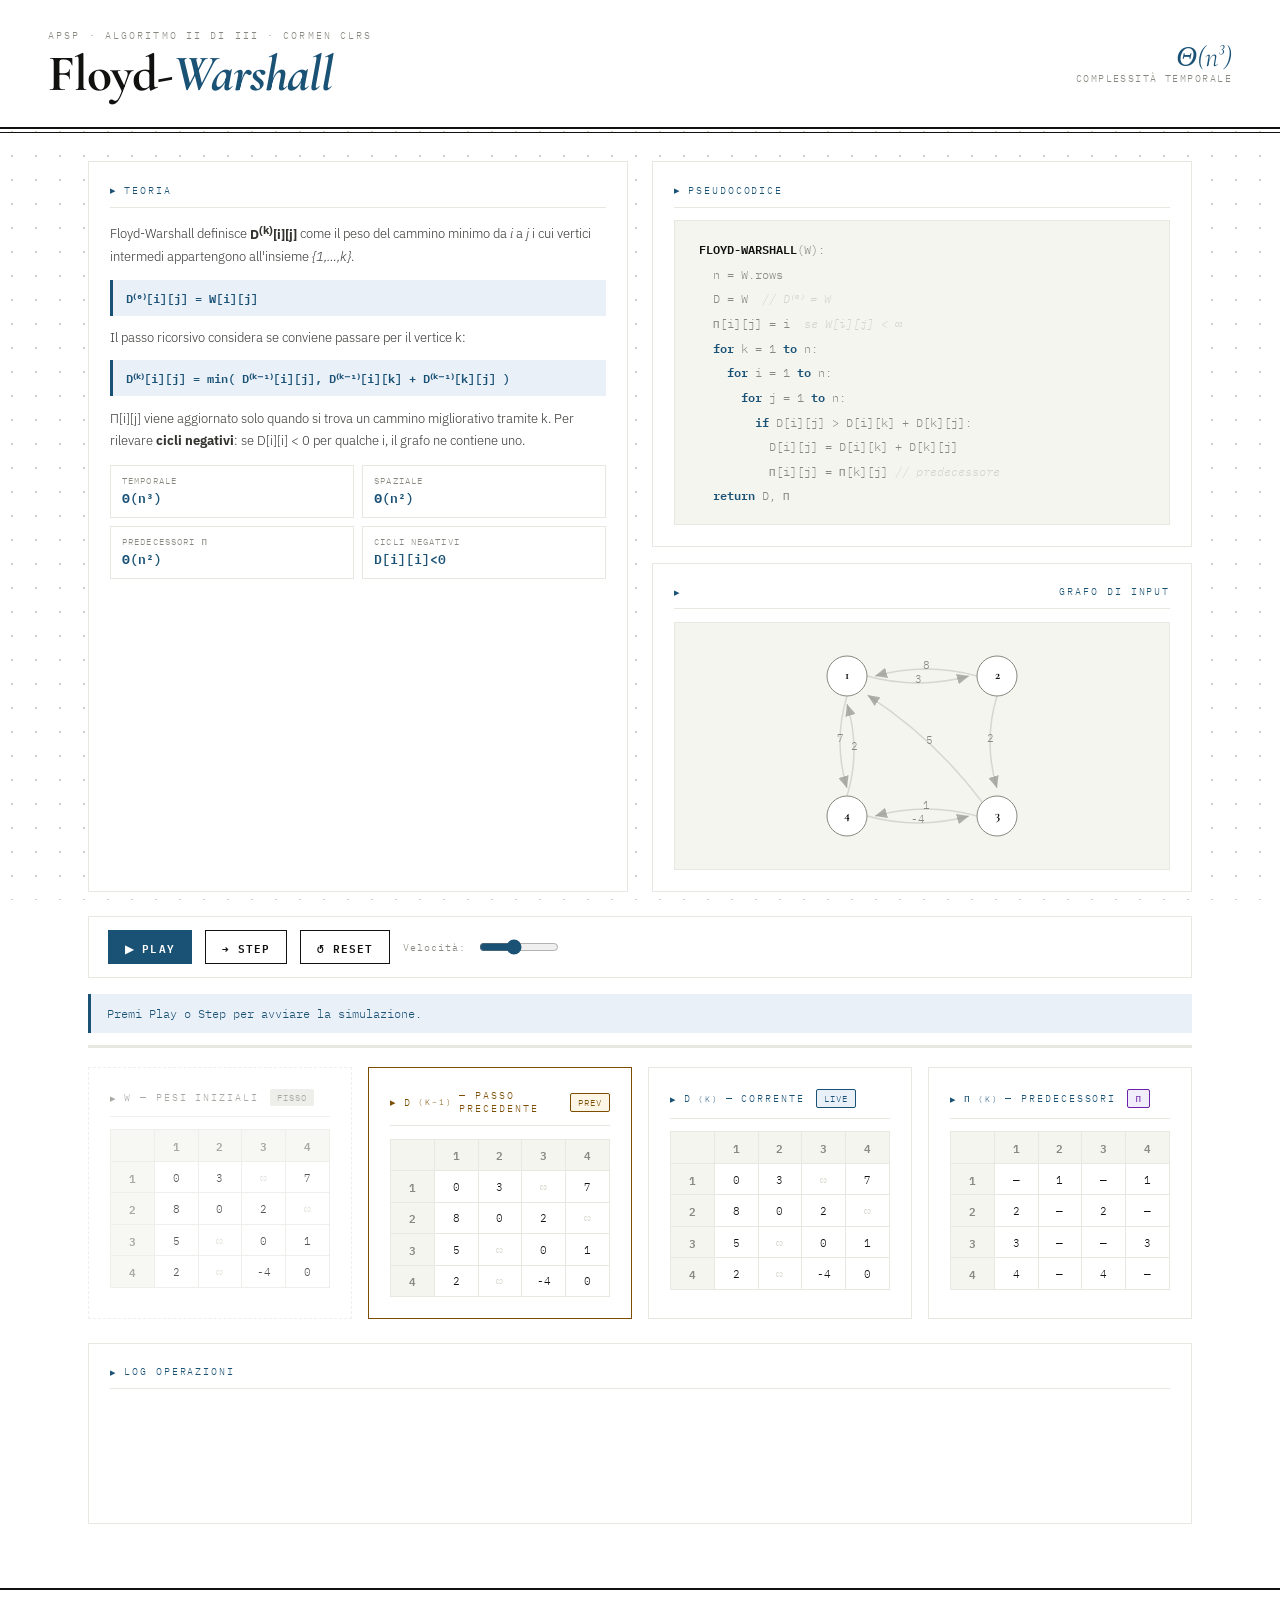
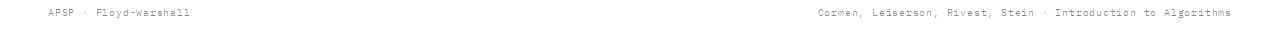
==== apsp_floyd_warshall.html @ 8e8b9a39 "Add files via upload" ====
<!DOCTYPE html>
<html lang="it">
<head>
<meta charset="UTF-8">
<meta name="viewport" content="width=device-width, initial-scale=1.0">
<title>APSP · Floyd-Warshall</title>
<link href="https://fonts.googleapis.com/css2?family=IBM+Plex+Mono:ital,wght@0,300;0,400;0,600;1,400&family=Cormorant+Garamond:ital,wght@0,600;0,700;1,600&family=IBM+Plex+Sans:wght@300;400;500&display=swap" rel="stylesheet">
<style>
*, *::before, *::after { box-sizing: border-box; margin: 0; padding: 0; }
:root {
  --bg: #ffffff;
  --off: #f5f5f0;
  --paper: #fafaf8;
  --grid: #e8e8e3;
  --grid2: #d4d4cc;
  --ink: #111110;
  --ink2: #333330;
  --ink3: #888880;
  --accent: #1a5276;   /* deep blue */
  --accent-tint: #eaf0f8;
  --ok: #1a5c2e;
  --ok-tint: #eaf4ee;
  --warn: #7d4e00;
  --warn-tint: #fdf5e6;
  --hilite: #6b21a8;
  --hilite-tint: #f5f0fd;
}

body {
  background: var(--bg);
  color: var(--ink);
  font-family: 'IBM Plex Sans', sans-serif;
  font-weight: 300;
  min-height: 100vh;
  /* subtle dot grid */
  background-image: radial-gradient(circle, #d0d0c8 1px, transparent 1px);
  background-size: 24px 24px;
  background-attachment: fixed;
}

/* ── Header ── */
.header {
  background: white;
  border-bottom: 2px solid var(--ink);
  padding: 1.8rem 3rem;
  display: flex;
  justify-content: space-between;
  align-items: center;
  position: relative;
}
.header::before {
  content: '';
  position: absolute;
  bottom: -6px; left: 0; right: 0;
  height: 1px;
  background: var(--ink);
}
.header-left .tag {
  font-family: 'IBM Plex Mono', monospace;
  font-size: .6rem;
  letter-spacing: .22em;
  text-transform: uppercase;
  color: var(--ink3);
  margin-bottom: .5rem;
}
.header-left h1 {
  font-family: 'Cormorant Garamond', serif;
  font-weight: 700;
  font-size: clamp(2rem, 5vw, 3.2rem);
  line-height: .95;
  letter-spacing: -.02em;
}
.header-left h1 span {
  font-style: italic;
  color: var(--accent);
}
.header-right {
  text-align: right;
}
.header-right .big-o {
  font-family: 'Cormorant Garamond', serif;
  font-style: italic;
  font-size: 1.8rem;
  color: var(--accent);
  line-height: 1;
}
.header-right .big-o-label {
  font-family: 'IBM Plex Mono', monospace;
  font-size: .6rem;
  color: var(--ink3);
  letter-spacing: .15em;
  text-transform: uppercase;
}

/* ── Layout ── */
.container {
  max-width: 1200px;
  margin: 0 auto;
  padding: 2rem 3rem;
}

.grid-2 {
  display: grid;
  grid-template-columns: 1fr 1fr;
  gap: 1.5rem;
  margin-bottom: 1.5rem;
}
@media(max-width:800px){ .grid-2 { grid-template-columns: 1fr; } }

/* ── Card ── */
.card {
  background: white;
  border: 1.5px solid var(--grid);
  padding: 1.3rem;
}
.card-title {
  font-family: 'IBM Plex Mono', monospace;
  font-size: .6rem;
  letter-spacing: .2em;
  text-transform: uppercase;
  color: var(--accent);
  padding-bottom: .6rem;
  margin-bottom: .8rem;
  border-bottom: 1px solid var(--grid);
  display: flex;
  align-items: center;
  gap: .4rem;
}
.card-title::before { content: '▸'; font-size: .7rem; }

/* ── Theory ── */
.theory-body { font-size: .8rem; line-height: 1.75; color: var(--ink2); }
.theory-body + .theory-body { margin-top: .5rem; }
.formula {
  font-family: 'IBM Plex Mono', monospace;
  font-size: .75rem;
  background: var(--accent-tint);
  border-left: 3px solid var(--accent);
  padding: .5rem .8rem;
  margin: .7rem 0;
  color: var(--accent);
  font-weight: 600;
}
.cpx-grid {
  display: grid;
  grid-template-columns: 1fr 1fr;
  gap: .5rem;
  margin-top: .8rem;
}
.cpx-box {
  border: 1px solid var(--grid);
  padding: .5rem .7rem;
}
.cpx-box .lbl { font-family: 'IBM Plex Mono', monospace; font-size: .58rem; letter-spacing: .12em; text-transform: uppercase; color: var(--ink3); }
.cpx-box .val { font-family: 'IBM Plex Mono', monospace; font-size: .82rem; font-weight: 600; color: var(--accent); }

/* ── Pseudo ── */
.pseudo {
  font-family: 'IBM Plex Mono', monospace;
  font-size: .72rem;
  line-height: 2;
  background: var(--off);
  border: 1.5px solid var(--grid);
  padding: 1rem 1.2rem;
  overflow-x: auto;
}
.pl { display: block; padding: .05rem .3rem; border-radius: 2px; white-space: pre; color: var(--ink3); transition: all .2s; }
.pl.active { background: var(--warn-tint); color: var(--warn); font-weight: 600; }
.pl.updated { background: var(--ok-tint); color: var(--ok); font-weight: 600; }
.kw { color: var(--accent); font-weight: 600; }
.fn { color: var(--ink); font-weight: 600; }
.cmt { color: var(--grid2); font-style: italic; }

/* ── Graph ── */
.graph-box {
  border: 1.5px solid var(--grid);
  background: var(--off);
  padding: .5rem;
  display: flex;
  justify-content: center;
}
svg.graph { width: 100%; max-width: 300px; height: 230px; }

/* ── Controls ── */
.controls {
  background: white;
  border: 1.5px solid var(--grid);
  display: flex;
  align-items: center;
  gap: .8rem;
  padding: .8rem 1.2rem;
  margin-bottom: 1rem;
  flex-wrap: wrap;
}
.btn {
  font-family: 'IBM Plex Mono', monospace;
  font-size: .68rem;
  font-weight: 600;
  letter-spacing: .1em;
  text-transform: uppercase;
  padding: .42rem 1rem;
  border: 1.5px solid var(--ink);
  background: white;
  color: var(--ink);
  cursor: pointer;
  transition: all .15s;
}
.btn:hover { background: var(--ink); color: white; }
.btn.primary { background: var(--accent); border-color: var(--accent); color: white; }
.btn.primary:hover { background: #12395e; }
.sp-lbl { font-family: 'IBM Plex Mono', monospace; font-size: .6rem; color: var(--ink3); letter-spacing: .1em; }
input[type=range] { accent-color: var(--accent); width: 80px; cursor: pointer; }

/* ── Step info ── */
.step-box {
  font-family: 'IBM Plex Mono', monospace;
  font-size: .73rem;
  padding: .65rem 1rem;
  background: var(--accent-tint);
  border-left: 3px solid var(--accent);
  color: var(--accent);
  margin-bottom: .8rem;
  min-height: 2.4rem;
  line-height: 1.5;
}

/* ── Progress ── */
.prog-wrap { height: 3px; background: var(--grid); margin-bottom: 1.2rem; }
.prog-fill { height: 100%; background: var(--accent); transition: width .3s; }

/* ── Matrix ── */
.mat-grid {
  display: grid;
  grid-template-columns: 1fr 1fr 1fr 1fr;
  gap: 1rem;
  margin-bottom: 1.5rem;
}
@media(max-width:1000px){ .mat-grid { grid-template-columns: 1fr 1fr; } }
@media(max-width:600px){ .mat-grid { grid-template-columns: 1fr; } }

.card.frozen { opacity: .72; border-style: dashed; }
.card.frozen .card-title { color: var(--ink3); }
.card.prev-card { border-color: #7d4e00; }
.card.prev-card .card-title { color: #7d4e00; }
.mat-badge {
  font-size: .58rem; letter-spacing: .1em; text-transform: uppercase;
  padding: .12rem .45rem; border-radius: 2px; margin-left: .3rem;
  vertical-align: middle;
}
.mb-fix { background: var(--grid); color: var(--ink3); }
.mb-prev { background: #fdf5e6; color: #7d4e00; border: 1px solid #7d4e00; }
.mb-curr { background: var(--accent-tint); color: var(--accent); border: 1px solid var(--accent); }
.mb-pi { background: #f2edfb; color: var(--hilite); border: 1px solid var(--hilite); }

table.mx {
  border-collapse: collapse;
  font-family: 'IBM Plex Mono', monospace;
  font-size: .71rem;
  width: 100%;
}
table.mx th, table.mx td {
  border: 1px solid var(--grid);
  padding: .36rem .55rem;
  text-align: center;
  min-width: 2.3rem;
  transition: background .25s, color .25s;
}
table.mx th { background: var(--off); color: var(--ink3); font-weight: 600; }
table.mx td { background: white; color: var(--ink); }
table.mx td.k-row, table.mx td.k-col { background: var(--hilite-tint); color: var(--hilite); font-weight: 600; }
table.mx td.upd { background: var(--ok-tint); color: var(--ok); font-weight: 700; }
table.mx td.cur { background: var(--warn-tint); color: var(--warn); font-weight: 600; }
table.mx td.inf { color: var(--grid2); }

/* ── K indicator ── */
.k-indicator {
  font-family: 'IBM Plex Mono', monospace;
  font-size: .7rem;
  color: var(--hilite);
  background: var(--hilite-tint);
  border: 1px solid var(--hilite);
  display: inline-block;
  padding: .25rem .6rem;
  margin-left: auto;
}

/* ── Log ── */
.log-body {
  font-family: 'IBM Plex Mono', monospace;
  font-size: .65rem;
  height: 100px;
  overflow-y: auto;
  line-height: 1.9;
  color: var(--ink3);
}
.log-body .e { display: block; border-bottom: 1px solid var(--grid); padding: .03rem 0; }
.log-body .e.upd { color: var(--ok); }
.log-body .e.phase { color: var(--accent); font-weight: 600; }

footer {
  border-top: 2px solid var(--ink);
  padding: 1rem 3rem;
  display: flex;
  justify-content: space-between;
  font-family: 'IBM Plex Mono', monospace;
  font-size: .62rem;
  color: var(--ink3);
  letter-spacing: .08em;
  background: white;
  margin-top: 2rem;
}
</style>
</head>
<body>

<div class="header">
  <div class="header-left">
    <div class="tag">APSP · Algoritmo II di III · Cormen CLRS</div>
    <h1>Floyd-<span>Warshall</span></h1>
  </div>
  <div class="header-right">
    <div class="big-o">Θ(n³)</div>
    <div class="big-o-label">Complessità temporale</div>
  </div>
</div>

<div class="container">

  <div class="grid-2">
    <!-- Theory -->
    <div class="card">
      <div class="card-title">Teoria</div>
      <div class="theory-body">
        Floyd-Warshall definisce <strong>D<sup>(k)</sup>[i][j]</strong> come il peso del cammino minimo da <em>i</em> a <em>j</em> i cui vertici intermedi appartengono all'insieme <em>{1,…,k}</em>.
      </div>
      <div class="formula">D⁽⁰⁾[i][j] = W[i][j]</div>
      <div class="theory-body">Il passo ricorsivo considera se conviene passare per il vertice k:</div>
      <div class="formula">D⁽ᵏ⁾[i][j] = min( D⁽ᵏ⁻¹⁾[i][j], D⁽ᵏ⁻¹⁾[i][k] + D⁽ᵏ⁻¹⁾[k][j] )</div>
      <div class="theory-body">Π[i][j] viene aggiornato solo quando si trova un cammino migliorativo tramite k. Per rilevare <strong>cicli negativi</strong>: se D[i][i] &lt; 0 per qualche i, il grafo ne contiene uno.</div>
      <div class="cpx-grid">
        <div class="cpx-box"><div class="lbl">Temporale</div><div class="val">Θ(n³)</div></div>
        <div class="cpx-box"><div class="lbl">Spaziale</div><div class="val">Θ(n²)</div></div>
        <div class="cpx-box"><div class="lbl">Predecessori Π</div><div class="val">Θ(n²)</div></div>
        <div class="cpx-box"><div class="lbl">Cicli negativi</div><div class="val">D[i][i]&lt;0</div></div>
      </div>
    </div>

    <div>
      <!-- Pseudo -->
      <div class="card" style="margin-bottom:1rem">
        <div class="card-title">Pseudocodice</div>
        <div class="pseudo">
          <span class="pl"><span class="fn">FLOYD-WARSHALL</span>(W):</span>
          <span class="pl" id="fl0">  n = W.rows</span>
          <span class="pl" id="fl1">  D = W  <span class="cmt">// D⁽⁰⁾ = W</span></span>
          <span class="pl" id="fl2">  Π[i][j] = i  <span class="cmt">se W[i][j] &lt; ∞</span></span>
          <span class="pl" id="fl3">  <span class="kw">for</span> k = 1 <span class="kw">to</span> n:</span>
          <span class="pl" id="fl4">    <span class="kw">for</span> i = 1 <span class="kw">to</span> n:</span>
          <span class="pl" id="fl5">      <span class="kw">for</span> j = 1 <span class="kw">to</span> n:</span>
          <span class="pl" id="fl6">        <span class="kw">if</span> D[i][j] &gt; D[i][k] + D[k][j]:</span>
          <span class="pl" id="fl7">          D[i][j] = D[i][k] + D[k][j]</span>
          <span class="pl" id="fl8">          Π[i][j] = Π[k][j] <span class="cmt">// predecessore</span></span>
          <span class="pl">  <span class="kw">return</span> D, Π</span>
        </div>
      </div>
      <!-- Graph -->
      <div class="card">
        <div class="card-title" style="justify-content:space-between">
          Grafo di input
          <span class="k-indicator" id="k-ind" style="display:none">k = ?</span>
        </div>
        <div class="graph-box">
          <svg class="graph" id="graph" viewBox="0 0 300 230"></svg>
        </div>
      </div>
    </div>
  </div>

  <!-- Controls -->
  <div class="controls">
    <button class="btn primary" id="btn-play">▶ Play</button>
    <button class="btn" id="btn-step">→ Step</button>
    <button class="btn" id="btn-reset">↺ Reset</button>
    <span class="sp-lbl">Velocità:</span>
    <input type="range" id="speed" min="100" max="1500" value="700" step="100">
  </div>

  <div class="step-box" id="step-info">Premi Play o Step per avviare la simulazione.</div>
  <div class="prog-wrap"><div class="prog-fill" id="progress" style="width:0%"></div></div>

  <!-- Matrices -->
  <div class="mat-grid">
    <div class="card frozen">
      <div class="card-title">W — Pesi iniziali <span class="mat-badge mb-fix">fisso</span></div>
      <div id="matW"></div>
    </div>
    <div class="card prev-card">
      <div class="card-title">D<sup>(k−1)</sup> — Passo precedente <span class="mat-badge mb-prev">prev</span></div>
      <div id="matDprev"></div>
    </div>
    <div class="card">
      <div class="card-title">D<sup>(k)</sup> — Corrente <span class="mat-badge mb-curr">live</span></div>
      <div id="matD"></div>
    </div>
    <div class="card">
      <div class="card-title">Π<sup>(k)</sup> — Predecessori <span class="mat-badge mb-pi">Π</span></div>
      <div id="matPi"></div>
    </div>
  </div>

  <!-- Log -->
  <div class="card">
    <div class="card-title">Log operazioni</div>
    <div class="log-body" id="log"></div>
  </div>

</div>

<footer>
  <span>APSP · Floyd-Warshall</span>
  <span>Cormen, Leiserson, Rivest, Stein · Introduction to Algorithms</span>
</footer>

<script>
const INF=Infinity, N=4;
const nodes=['1','2','3','4'];
const W=[[0,3,INF,7],[8,0,2,INF],[5,INF,0,1],[2,INF,-4,0]];
const edges=[];
for(let i=0;i<N;i++) for(let j=0;j<N;j++) if(i!==j&&W[i][j]!==INF) edges.push([i,j,W[i][j]]);
const pos=[[75,45],[225,45],[225,185],[75,185]];

function fv(v){ return v===INF?'∞':v; }
function dc(m){ return m.map(r=>r.slice()); }

function drawGraph(hlEdges=[], hlNodes=[]){
  const svg=document.getElementById('graph');
  let d=`<defs><marker id="arr" markerWidth="8" markerHeight="7" refX="8" refY="3.5" orient="auto"><path d="M0,0 L0,7 L8,3.5 z" fill="#888880" opacity=".7"/></marker></defs>`;
  for(const [u,v,w] of edges){
    const [x1,y1]=pos[u],[x2,y2]=pos[v];
    const dx=x2-x1,dy=y2-y1,len=Math.sqrt(dx*dx+dy*dy),r=20;
    const sx=x1+dx/len*r,sy=y1+dy/len*r,ex=x2-dx/len*(r+8),ey=y2-dy/len*(r+8);
    const cx=(sx+ex)/2-dy/len*14,cy=(sy+ey)/2+dx/len*14;
    const hl=hlEdges.some(e=>e[0]===u&&e[1]===v);
    d+=`<path d="M${sx},${sy} Q${cx},${cy} ${ex},${ey}" stroke="${hl?'#1a5276':'#d4d4cc'}" stroke-width="${hl?2.5:1.5}" fill="none" marker-end="url(#arr)" opacity="${hl?1:.9}"/>`;
    const lx=(sx+2*cx+ex)/4,ly=(sy+2*cy+ey)/4;
    d+=`<text x="${lx}" y="${ly}" fill="${hl?'#1a5276':'#888880'}" font-size="11" font-family="IBM Plex Mono,monospace" text-anchor="middle">${w}</text>`;
  }
  for(let i=0;i<N;i++){
    const [x,y]=pos[i],hl=hlNodes.includes(i);
    const isK=hlNodes[0]===i&&hl;
    d+=`<circle cx="${x}" cy="${y}" r="20" fill="${isK?'#f5f0fd':hl?'#eaf0f8':'white'}" stroke="${isK?'#6b21a8':hl?'#1a5276':'#888880'}" stroke-width="${hl?2.5:1}"/>`;
    d+=`<text x="${x}" y="${y}" fill="${isK?'#6b21a8':hl?'#1a5276':'#111110'}" font-size="13" font-family="Cormorant Garamond,serif" font-weight="700" text-anchor="middle" dominant-baseline="middle">${nodes[i]}</text>`;
  }
  svg.innerHTML=d;
}

function buildMx(id, mat, hlFn){
  const wrap=document.getElementById(id);
  let h='<table class="mx"><thead><tr><th></th>';
  for(let j=0;j<N;j++) h+=`<th>${nodes[j]}</th>`;
  h+='</tr></thead><tbody>';
  for(let i=0;i<N;i++){
    h+=`<tr><th>${nodes[i]}</th>`;
    for(let j=0;j<N;j++){
      const cls=hlFn?hlFn(i,j):'';
      const v=mat[i][j];
      h+=`<td class="${cls}${v===INF?' inf':''}" id="${id}-${i}-${j}">${fv(v)}</td>`;
    }
    h+='</tr>';
  }
  h+='</tbody></table>';
  wrap.innerHTML=h;
}

function logAdd(msg,cls=''){
  const el=document.getElementById('log');
  const s=document.createElement('span');
  s.className=`e ${cls}`;
  s.textContent=msg;
  el.appendChild(s);
  el.scrollTop=el.scrollHeight;
}

function unhl(){ document.querySelectorAll('.pl').forEach(l=>l.classList.remove('active','updated')); }
function hlL(...ids){ ids.forEach(id=>{ const e=document.getElementById(id); if(e) e.classList.add('active'); }); }
function hlLU(...ids){ ids.forEach(id=>{ const e=document.getElementById(id); if(e) e.classList.add('updated'); }); }

function initPi(){
  return Array.from({length:N},(_,i)=>Array.from({length:N},(_,j)=>i!==j&&W[i][j]!==INF?i:-1));
}

let steps=[], stepIdx=0, playTimer=null;

function buildSteps(){
  steps=[];
  let D=dc(W), Pi=initPi();
  steps.push({type:'init',D:dc(D),prevD:dc(W),Pi:dc(Pi),k:-1,msg:'Inizializzazione D⁽⁰⁾ = W · costruzione Π dagli archi diretti'});
  for(let k=0;k<N;k++){
    const prevDSnap=dc(D);
    steps.push({type:'new_k',D:dc(D),prevD:prevDSnap,Pi:dc(Pi),k,msg:`─── k = ${k+1} · vertice intermedio: ${nodes[k]} ───`});
    for(let i=0;i<N;i++){
      for(let j=0;j<N;j++){
        const cand=(D[i][k]===INF||D[k][j]===INF)?INF:D[i][k]+D[k][j];
        const imp=cand<D[i][j];
        steps.push({type:'cmp',k,i,j,cand,imp,D:dc(D),prevD:prevDSnap,Pi:dc(Pi),
          msg:imp
            ?`D[${i+1}][${j+1}]: ${fv(D[i][j])} → ${fv(cand)}  (via k=${k+1}: D[${i+1}][${k+1}](${fv(prevDSnap[i][k])}) + D[${k+1}][${j+1}](${fv(prevDSnap[k][j])}))`
            :`D[${i+1}][${j+1}]: ${fv(D[i][j])} ≤ ${fv(D[i][k])}+${fv(D[k][j])} · invariato`});
        if(imp){ D[i][j]=cand; Pi[i][j]=Pi[k][j]; }
      }
    }
  }
  steps.push({type:'done',D:dc(D),prevD:dc(D),Pi:dc(Pi),k:N,msg:'✓ Floyd-Warshall completato · tutti gli APSP trovati'});
}

function renderStep(s){
  unhl();
  document.getElementById('step-info').textContent=s.msg;
  document.getElementById('progress').style.width=((stepIdx+1)/steps.length*100)+'%';

  if(s.k>=0&&s.k<N){
    document.getElementById('k-ind').style.display='inline-block';
    document.getElementById('k-ind').textContent=`k = ${s.k+1}`;
  } else {
    document.getElementById('k-ind').style.display='none';
  }

  // W always static
  buildMx('matW',W,(i,j)=>{
    if(s.type==='cmp'&&(i===s.k||j===s.k)) return 'k-row';
    return '';
  });

  // D prev — shows the snapshot at start of iteration k
  buildMx('matDprev',s.prevD,(i,j)=>{
    if(s.type!=='cmp') return '';
    if(i===s.i&&j===s.k) return 'k-row';   // D[i][k]
    if(i===s.k&&j===s.j) return 'k-row';   // D[k][j]
    return '';
  });

  // D current (in-place)
  buildMx('matD',s.D,(i,j)=>{
    if(s.type!=='cmp') return '';
    if(i===s.k||j===s.k) return 'k-row';
    if(i===s.i&&j===s.j) return s.imp?'upd':'cur';
    return '';
  });

  buildMx('matPi',s.Pi,()=>'');
  for(let i=0;i<N;i++) for(let j=0;j<N;j++){
    const el=document.getElementById(`matPi-${i}-${j}`);
    if(el) el.textContent=s.Pi[i][j]==-1?'—':nodes[s.Pi[i][j]];
  }

  if(s.type==='init'){ hlL('fl0','fl1','fl2'); }
  else if(s.type==='new_k'){ hlL('fl3'); }
  else if(s.type==='cmp'){
    hlL('fl4','fl5','fl6');
    if(s.imp){ hlLU('fl7','fl8'); }
  }

  if(s.type==='cmp') drawGraph([[s.i,s.k],[s.k,s.j]],[s.k,s.i,s.j]);
  else if(s.type==='new_k') drawGraph([],[s.k]);
  else drawGraph();

  if(s.type==='cmp'&&s.imp) logAdd(`D[${s.i+1}][${s.j+1}] = ${fv(s.cand)}  Π = ${s.Pi[s.k][s.j]==-1?'—':nodes[s.Pi[s.k][s.j]]}`, 'upd');
  else if(s.type==='new_k') logAdd(`──── k = ${s.k+1} (${nodes[s.k]}) ────`, 'phase');
  else if(s.type==='done') logAdd('✓ Completato.', 'phase');
}

function doStep(){
  if(stepIdx>=steps.length){ stopPlay(); return; }
  renderStep(steps[stepIdx]);
  stepIdx++;
  if(stepIdx>=steps.length) stopPlay();
}
function stopPlay(){ clearInterval(playTimer); playTimer=null; document.getElementById('btn-play').textContent='▶ Play'; }

function reset(){
  stopPlay(); stepIdx=0; buildSteps();
  document.getElementById('step-info').textContent='Premi Play o Step per avviare la simulazione.';
  document.getElementById('progress').style.width='0%';
  document.getElementById('log').innerHTML='';
  document.getElementById('k-ind').style.display='none';
  buildMx('matW',W,()=>'');
  buildMx('matDprev',W,()=>'');
  buildMx('matD',W,()=>'');
  const ip=initPi();
  buildMx('matPi',ip,()=>'');
  for(let i=0;i<N;i++) for(let j=0;j<N;j++){
    const el=document.getElementById(`matPi-${i}-${j}`);
    if(el) el.textContent=ip[i][j]==-1?'—':nodes[ip[i][j]];
  }
  drawGraph(); unhl();
}

document.getElementById('btn-reset').addEventListener('click',reset);
document.getElementById('btn-step').addEventListener('click',doStep);
document.getElementById('btn-play').addEventListener('click',()=>{
  if(playTimer){ stopPlay(); return; }
  if(stepIdx>=steps.length) stepIdx=0;
  document.getElementById('btn-play').textContent='⏸ Pausa';
  doStep();
  const spd=()=>1600-parseInt(document.getElementById('speed').value);
  playTimer=setInterval(()=>{ if(stepIdx>=steps.length){stopPlay();return;} doStep(); },spd());
});
reset();
</script>
</body>
</html>
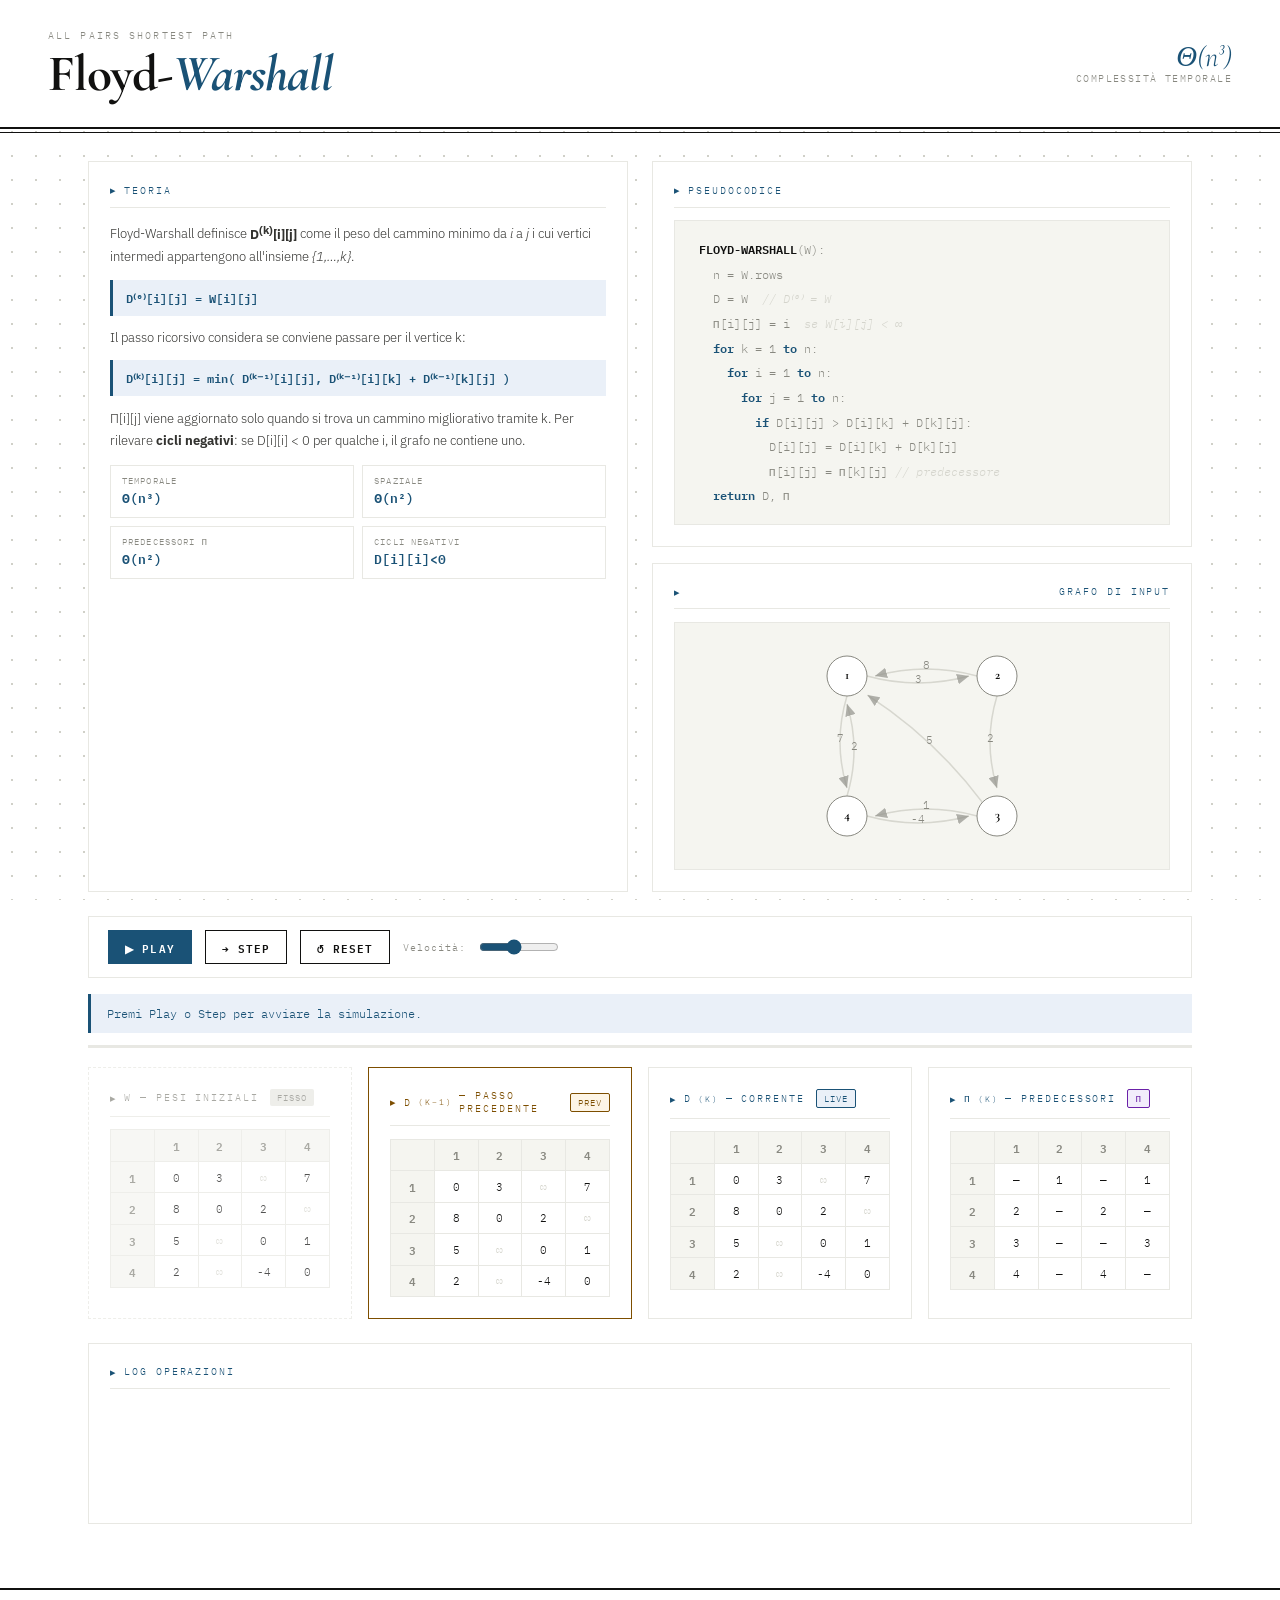
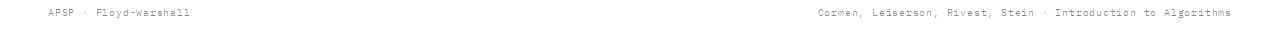
==== commit 6eadea68: "Update apsp_floyd_warshall.html" ====
--- a/apsp_floyd_warshall.html
+++ b/apsp_floyd_warshall.html
@@ -315,7 +315,7 @@
 
 <div class="header">
   <div class="header-left">
-    <div class="tag">APSP · Algoritmo II di III · Cormen CLRS</div>
+    <div class="tag">All Pairs Shortest Path</div>
     <h1>Floyd-<span>Warshall</span></h1>
   </div>
   <div class="header-right">
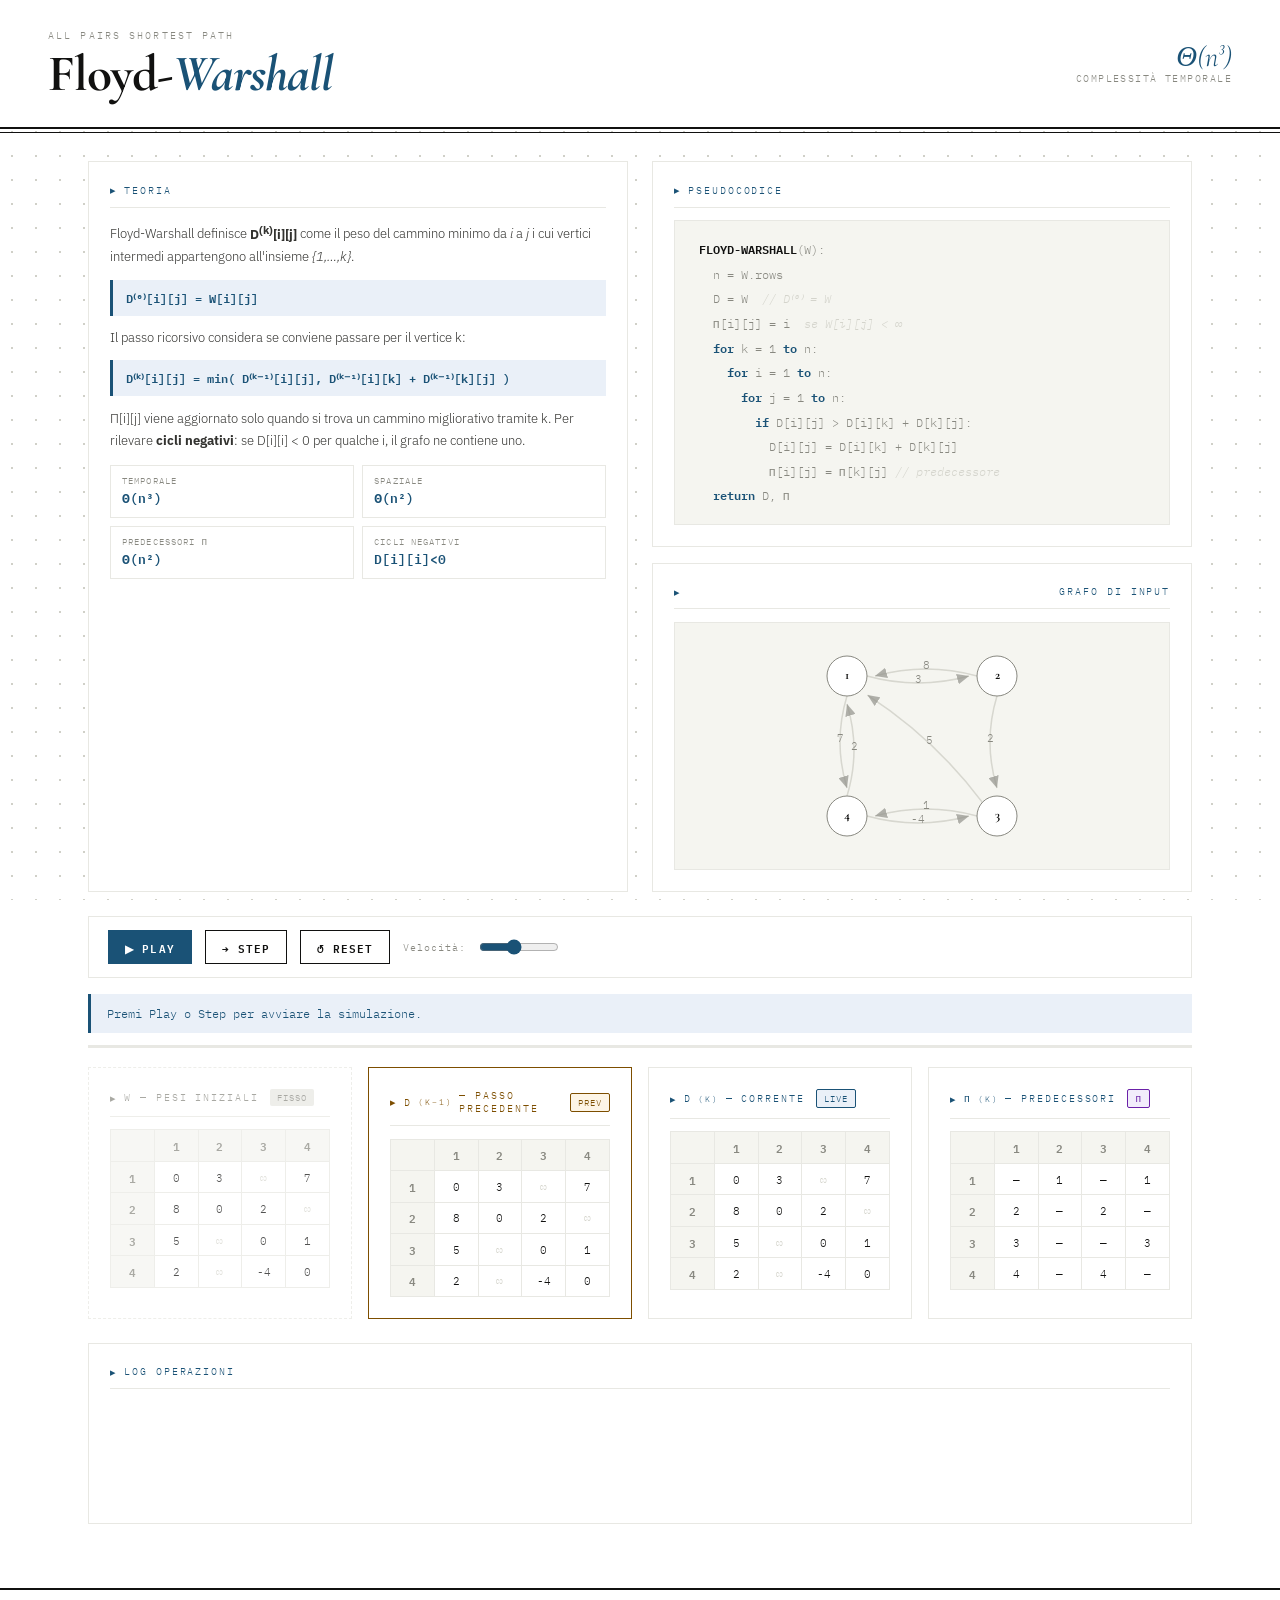
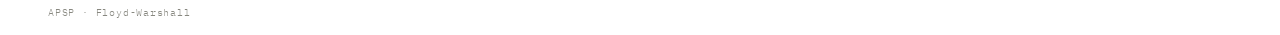
==== commit 982521d7: "Update apsp_floyd_warshall.html" ====
--- a/apsp_floyd_warshall.html
+++ b/apsp_floyd_warshall.html
@@ -418,7 +418,6 @@
 
 <footer>
   <span>APSP · Floyd-Warshall</span>
-  <span>Cormen, Leiserson, Rivest, Stein · Introduction to Algorithms</span>
 </footer>
 
 <script>
